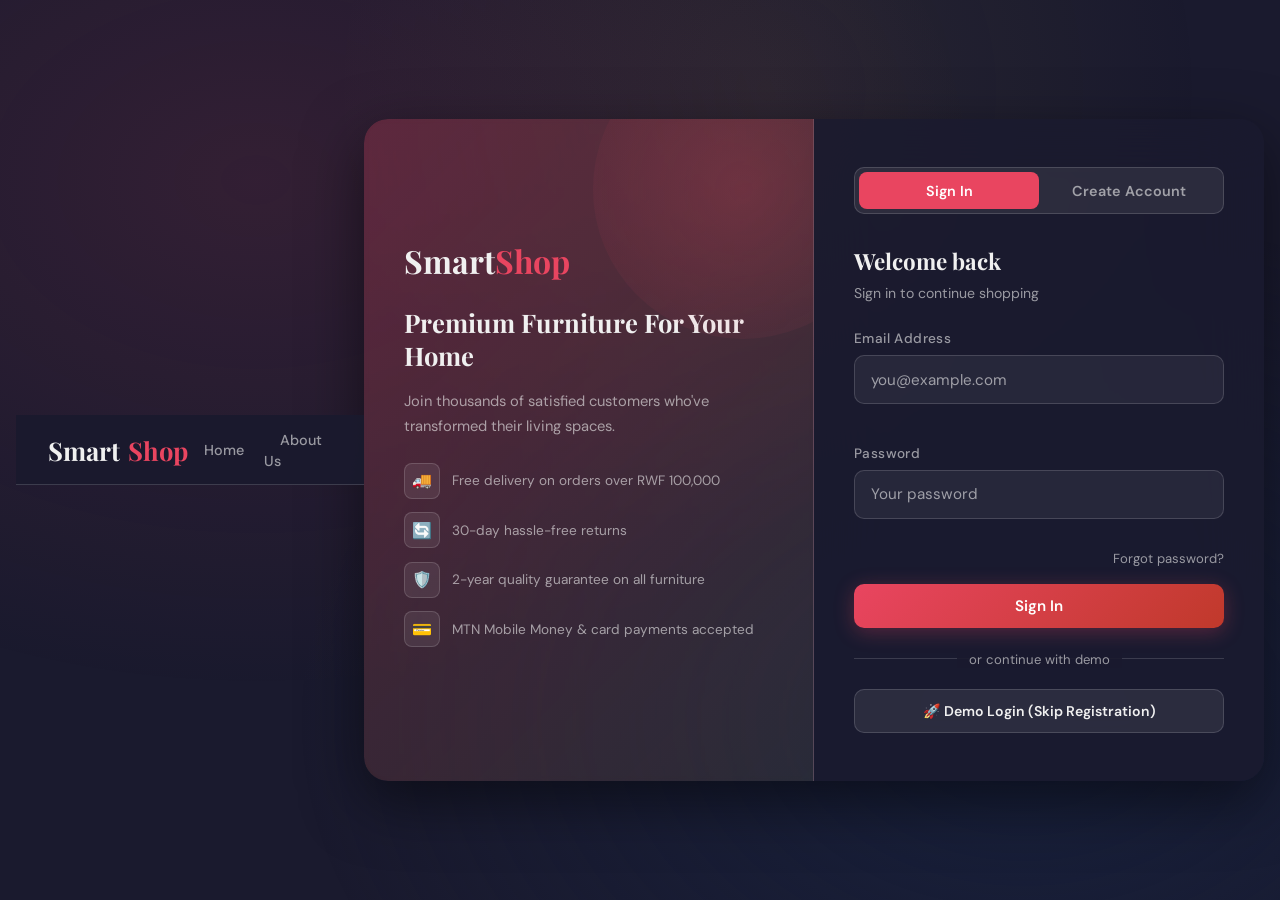
==== CAT/about.html @ 3d4156ac "Add files via upload" ====
<!DOCTYPE html>
<html lang="en">
<head>
  <meta charset="UTF-8">
  <meta name="viewport" content="width=device-width, initial-scale=1.0">
  <title>SmartShop – About Us</title>
  <link rel="stylesheet" href="global.css">
  <style>
    .page-header {
      background: linear-gradient(135deg, rgba(233,69,96,0.15), rgba(26,26,46,0.9));
      border-bottom: 1px solid var(--glass-border);
      padding: 3rem 2rem;
      text-align: center;
    }

    .page-header h1 {
      font-family: 'Playfair Display', serif;
      font-size: 2.5rem;
      margin-bottom: 0.5rem;
    }

    .page-header p { color: var(--text-muted); font-size: 0.95rem; }

    .about-layout {
      max-width: 1200px;
      margin: 0 auto;
      padding: 3rem 2rem;
    }

    .about-hero {
      display: grid;
      grid-template-columns: 1fr 1fr;
      gap: 3rem;
      margin-bottom: 4rem;
      align-items: center;
    }

    .about-hero-text h2 {
      font-family: 'Playfair Display', serif;
      font-size: 2rem;
      margin-bottom: 1.5rem;
      color: var(--accent);
    }

    .about-hero-text p {
      color: var(--text-muted);
      line-height: 1.8;
      margin-bottom: 1.5rem;
      font-size: 1rem;
    }

    .about-hero-img {
      background: var(--glass);
      border: 1px solid var(--glass-border);
      border-radius: var(--radius);
      padding: 2rem;
      text-align: center;
      color: var(--text-muted);
      font-size: 4rem;
      height: 300px;
      display: flex;
      align-items: center;
      justify-content: center;
      backdrop-filter: blur(20px);
    }

    .values-section {
      margin: 4rem 0;
      padding: 2rem;
      background: rgba(233,69,96,0.08);
      border: 1px solid var(--glass-border);
      border-radius: var(--radius);
    }

    .values-section h2 {
      font-family: 'Playfair Display', serif;
      font-size: 2rem;
      margin-bottom: 2rem;
      text-align: center;
    }

    .values-grid {
      display: grid;
      grid-template-columns: repeat(3, 1fr);
      gap: 2rem;
    }

    .value-card {
      background: var(--glass);
      border: 1px solid var(--glass-border);
      border-radius: var(--radius);
      padding: 2rem;
      text-align: center;
      backdrop-filter: blur(20px);
      transition: var(--transition);
    }

    .value-card:hover {
      background: rgba(233,69,96,0.1);
      border-color: var(--accent);
      transform: translateY(-4px);
    }

    .value-icon {
      font-size: 3rem;
      margin-bottom: 1rem;
    }

    .value-card h3 {
      font-size: 1.3rem;
      margin-bottom: 0.75rem;
      color: var(--accent);
    }

    .value-card p {
      color: var(--text-muted);
      line-height: 1.6;
      font-size: 0.95rem;
    }

    .stats-section {
      display: grid;
      grid-template-columns: repeat(4, 1fr);
      gap: 2rem;
      margin: 4rem 0;
    }

    .stat-box {
      background: var(--glass);
      border: 1px solid var(--glass-border);
      border-radius: var(--radius);
      padding: 2rem;
      text-align: center;
      backdrop-filter: blur(20px);
    }

    .stat-number {
      font-family: 'Playfair Display', serif;
      font-size: 2.5rem;
      font-weight: 700;
      color: var(--accent);
      margin-bottom: 0.5rem;
    }

    .stat-label {
      color: var(--text-muted);
      font-size: 0.95rem;
    }

    .mission-section {
      background: linear-gradient(135deg, rgba(201,168,76,0.1), transparent);
      border: 1px solid var(--glass-border);
      border-radius: var(--radius);
      padding: 3rem;
      margin: 4rem 0;
      text-align: center;
    }

    .mission-section h2 {
      font-family: 'Playfair Display', serif;
      font-size: 2rem;
      margin-bottom: 1.5rem;
      color: var(--gold);
    }

    .mission-section p {
      color: var(--text-muted);
      line-height: 1.8;
      font-size: 1.05rem;
      max-width: 800px;
      margin: 0 auto;
    }

    .team-section {
      margin: 4rem 0;
    }

    .team-section h2 {
      font-family: 'Playfair Display', serif;
      font-size: 2rem;
      margin-bottom: 2rem;
      text-align: center;
    }

    .team-grid {
      display: grid;
      grid-template-columns: repeat(3, 1fr);
      gap: 2rem;
    }

    .team-member {
      background: var(--glass);
      border: 1px solid var(--glass-border);
      border-radius: var(--radius);
      padding: 2rem;
      text-align: center;
      backdrop-filter: blur(20px);
    }

    .member-avatar {
      width: 120px;
      height: 120px;
      border-radius: 50%;
      background: linear-gradient(135deg, var(--accent), var(--gold));
      margin: 0 auto 1rem;
      display: flex;
      align-items: center;
      justify-content: center;
      font-size: 3rem;
    }

    .team-member h3 {
      font-size: 1.2rem;
      margin-bottom: 0.25rem;
    }

    .team-member .role {
      color: var(--accent);
      font-size: 0.9rem;
      margin-bottom: 1rem;
    }

    .team-member p {
      color: var(--text-muted);
      line-height: 1.6;
      font-size: 0.9rem;
    }

    .features-section {
      display: grid;
      grid-template-columns: repeat(2, 1fr);
      gap: 2rem;
      margin: 4rem 0;
    }

    .feature-item {
      display: flex;
      gap: 1.5rem;
      padding: 1.5rem;
      background: var(--glass);
      border: 1px solid var(--glass-border);
      border-radius: var(--radius);
      backdrop-filter: blur(20px);
    }

    .feature-icon {
      font-size: 2.5rem;
      min-width: 60px;
      text-align: center;
    }

    .feature-text h3 {
      font-size: 1.1rem;
      margin-bottom: 0.5rem;
    }

    .feature-text p {
      color: var(--text-muted);
      font-size: 0.95rem;
      line-height: 1.6;
    }

    .cta-section {
      background: linear-gradient(135deg, rgba(233,69,96,0.15), rgba(201,168,76,0.08));
      border: 1px solid var(--glass-border);
      border-radius: var(--radius);
      padding: 3rem;
      text-align: center;
      margin: 4rem 0;
    }

    .cta-section h2 {
      font-family: 'Playfair Display', serif;
      font-size: 2rem;
      margin-bottom: 1rem;
    }

    .cta-section p {
      color: var(--text-muted);
      margin-bottom: 2rem;
      font-size: 1rem;
    }

    .btn {
      display: inline-block;
      padding: 0.75rem 2rem;
      border-radius: 30px;
      font-weight: 600;
      text-decoration: none;
      cursor: pointer;
      border: none;
      transition: var(--transition);
      font-size: 0.95rem;
    }

    .btn-primary {
      background: var(--accent);
      color: white;
    }

    .btn-primary:hover {
      background: var(--gold);
      transform: translateY(-2px);
      box-shadow: 0 8px 20px rgba(233,69,96,0.3);
    }

    @media (max-width: 768px) {
      .about-hero { grid-template-columns: 1fr; }
      .values-grid { grid-template-columns: 1fr; }
      .stats-section { grid-template-columns: repeat(2, 1fr); }
      .team-grid { grid-template-columns: 1fr; }
      .features-section { grid-template-columns: 1fr; }
      .page-header h1 { font-size: 1.8rem; }
    }
  </style>
</head>
<body>

<!-- NAVBAR -->
<nav class="navbar">
  <a href="index.html" class="navbar-brand">Smart<span>Shop</span></a>
  <ul class="navbar-links">
    <li><a href="index.html">Home</a></li>
    <li><a href="about.html" class="active">About Us</a></li>
    <li><a href="products.html">Products</a></li>
    <li><a href="cart.html">Cart</a></li>
    <li><a href="checkout.html">Checkout</a></li>
  </ul>
  <div class="navbar-actions">
    <span id="userGreeting" style="color:var(--text-muted);font-size:0.85rem;"></span>
    <a href="cart.html" class="cart-btn">
      🛒 Cart <span class="cart-count"></span>
    </a>
    <button class="logout-btn">Logout</button>
    <button class="hamburger">☰</button>
  </div>
</nav>

<div class="page-wrapper">

  <!-- PAGE HEADER -->
  <div class="page-header">
    <h1>About SmartShop</h1>
    <p>Bringing Premium Furniture to Rwanda with Excellence and Innovation</p>
  </div>

  <!-- ABOUT SECTION -->
  <div class="about-layout">

    <!-- HERO SECTION -->
    <section class="about-hero">
      <div class="about-hero-text">
        <h2>Our Story</h2>
        <p>SmartShop was founded with a vision to revolutionize the furniture industry in Rwanda. We believe that every home deserves quality, style, and comfort without compromising on affordability.</p>
        <p>Since our inception in 2020, we've been committed to curating the finest collection of premium furniture that combines modern design with traditional Rwandan craftsmanship. Our mission is to make luxury furniture accessible to everyone.</p>
        <p>Today, SmartShop stands as Rwanda's trusted destination for high-quality furniture, serving thousands of satisfied customers across the country.</p>
      </div>
      <div class="about-hero-img">🏠</div>
    </section>

    <!-- MISSION SECTION -->
    <section class="mission-section">
      <h2>Our Mission</h2>
      <p>To provide exceptional furniture solutions that enhance the quality of life for Rwandan families by delivering premium products, outstanding customer service, and innovative design at fair prices.</p>
    </section>

    <!-- STATS SECTION -->
    <section class="stats-section">
      <div class="stat-box">
        <div class="stat-number">5,000+</div>
        <div class="stat-label">Happy Customers</div>
      </div>
      <div class="stat-box">
        <div class="stat-number">500+</div>
        <div class="stat-label">Furniture Collections</div>
      </div>
      <div class="stat-box">
        <div class="stat-number">50+</div>
        <div class="stat-label">Delivery Locations</div>
      </div>
      <div class="stat-box">
        <div class="stat-number">4.8/5</div>
        <div class="stat-label">Customer Rating</div>
      </div>
    </section>

    <!-- VALUES SECTION -->
    <section class="values-section">
      <h2>Our Values</h2>
      <div class="values-grid">
        <div class="value-card">
          <div class="value-icon">✨</div>
          <h3>Quality First</h3>
          <p>We never compromise on quality. Every piece is carefully inspected to ensure it meets our high standards and lasts for years.</p>
        </div>
        <div class="value-card">
          <div class="value-icon">🤝</div>
          <h3>Customer Focus</h3>
          <p>Your satisfaction is our priority. We provide responsive support and hassle-free returns to ensure you're completely happy with your purchase.</p>
        </div>
        <div class="value-card">
          <div class="value-icon">🌱</div>
          <h3>Sustainability</h3>
          <p>We're committed to environmentally responsible practices, sourcing materials ethically and minimizing our ecological footprint.</p>
        </div>
      </div>
    </section>

    <!-- FEATURES SECTION -->
    <section class="features-section">
      <div class="feature-item">
        <div class="feature-icon">🚚</div>
        <div class="feature-text">
          <h3>Fast & Reliable Delivery</h3>
          <p>We deliver to over 50 locations across Rwanda with fast, trackable shipping and professional installation services.</p>
        </div>
      </div>
      <div class="feature-item">
        <div class="feature-icon">💳</div>
        <div class="feature-text">
          <h3>Flexible Payment Options</h3>
          <p>Choose from multiple payment methods including credit cards, mobile money, and installment plans for your convenience.</p>
        </div>
      </div>
      <div class="feature-item">
        <div class="feature-icon">🔄</div>
        <div class="feature-text">
          <h3>Easy Returns & Exchanges</h3>
          <p>Not satisfied? We offer 30-day returns and exchanges on most items, no questions asked policy.</p>
        </div>
      </div>
      <div class="feature-item">
        <div class="feature-icon">🎨</div>
        <div class="feature-text">
          <h3>Design Consultation</h3>
          <p>Our interior design experts are available for free consultations to help you find the perfect furniture for your space.</p>
        </div>
      </div>
    </section>

    <!-- TEAM SECTION -->
    <section class="team-section">
      <h2>Meet Our Team</h2>
      <div class="team-grid">
        <div class="team-member">
          <div class="member-avatar">👨‍💼</div>
          <h3>Jean-Claude Nkusi</h3>
          <p class="role">Founder & CEO</p>
          <p>With over 15 years of retail experience, Jean-Claude founded SmartShop to transform Rwanda's furniture industry.</p>
        </div>
        <div class="team-member">
          <div class="member-avatar">👩‍💼</div>
          <h3>Marie Uwizera</h3>
          <p class="role">Head of Design</p>
          <p>Marie brings creative vision and sustainability expertise, ensuring every collection reflects modern trends.</p>
        </div>
        <div class="team-member">
          <div class="member-avatar">👨‍💻</div>
          <h3>Alain Mutabaruka</h3>
          <p class="role">Operations Manager</p>
          <p>Alain ensures seamless logistics and delivery, making sure every customer receives their furniture on time.</p>
        </div>
      </div>
    </section>

    <!-- CTA SECTION -->
    <section class="cta-section">
      <h2>Ready to Transform Your Space?</h2>
      <p>Explore our premium furniture collection and find the perfect pieces for your home today.</p>
      <a href="products.html" class="btn btn-primary">Shop Now</a>
    </section>

  </div>

</div>

<script src="auth.js"></script>
<script src="shop.js"></script>
<script>
  SmartAuth.requireAuth();
  initNavbar('about.html');
</script>

</body>
</html>
---- CAT/global.css ----
/* ===== SMARTSHOP GLOBAL DESIGN SYSTEM ===== */
@import url('https://fonts.googleapis.com/css2?family=Playfair+Display:wght@400;600;700&family=DM+Sans:wght@300;400;500;600&display=swap');

:root {
  --primary: #1a1a2e;
  --secondary: #16213e;
  --accent: #e94560;
  --accent2: #f5a623;
  --gold: #c9a84c;
  --glass: rgba(255,255,255,0.08);
  --glass-border: rgba(255,255,255,0.15);
  --glass-strong: rgba(255,255,255,0.14);
  --text: #f0f0f0;
  --text-muted: rgba(240,240,240,0.6);
  --success: #2ecc71;
  --danger: #e74c3c;
  --warning: #f39c12;
  --card-bg: rgba(255,255,255,0.07);
  --shadow: 0 8px 32px rgba(0,0,0,0.4);
  --shadow-lg: 0 20px 60px rgba(0,0,0,0.5);
  --radius: 16px;
  --radius-sm: 10px;
  --transition: all 0.3s cubic-bezier(0.4,0,0.2,1);
}

* { margin:0; padding:0; box-sizing:border-box; }

html { scroll-behavior: smooth; }

body {
  font-family: 'DM Sans', sans-serif;
  background: var(--primary);
  color: var(--text);
  min-height: 100vh;
  overflow-x: hidden;
}

/* Background mesh */
body::before {
  content: '';
  position: fixed;
  inset: 0;
  background:
    radial-gradient(ellipse at 20% 20%, rgba(233,69,96,0.12) 0%, transparent 50%),
    radial-gradient(ellipse at 80% 80%, rgba(22,33,62,0.8) 0%, transparent 50%),
    radial-gradient(ellipse at 60% 10%, rgba(201,168,76,0.08) 0%, transparent 40%);
  pointer-events: none;
  z-index: 0;
}

/* ===== GLASS CARDS ===== */
.glass {
  background: var(--glass);
  backdrop-filter: blur(20px);
  -webkit-backdrop-filter: blur(20px);
  border: 1px solid var(--glass-border);
  border-radius: var(--radius);
}

.glass-strong {
  background: var(--glass-strong);
  backdrop-filter: blur(30px);
  -webkit-backdrop-filter: blur(30px);
  border: 1px solid rgba(255,255,255,0.2);
  border-radius: var(--radius);
}

/* ===== NAVBAR ===== */
.navbar {
  position: fixed;
  top: 0; left: 0; right: 0;
  z-index: 1000;
  background: rgba(26,26,46,0.9);
  backdrop-filter: blur(20px);
  -webkit-backdrop-filter: blur(20px);
  border-bottom: 1px solid var(--glass-border);
  padding: 0 2rem;
  height: 70px;
  display: flex;
  align-items: center;
  justify-content: space-between;
}

.navbar-brand {
  font-family: 'Playfair Display', serif;
  font-size: 1.6rem;
  font-weight: 700;
  color: var(--text);
  text-decoration: none;
  display: flex;
  align-items: center;
  gap: 0.5rem;
}

.navbar-brand span { color: var(--accent); }

.navbar-links {
  display: flex;
  align-items: center;
  gap: 0.25rem;
  list-style: none;
}

.navbar-links a {
  color: var(--text-muted);
  text-decoration: none;
  padding: 0.5rem 1rem;
  border-radius: 8px;
  font-size: 0.9rem;
  font-weight: 500;
  transition: var(--transition);
}

.navbar-links a:hover,
.navbar-links a.active {
  color: var(--text);
  background: var(--glass);
}

.navbar-actions {
  display: flex;
  align-items: center;
  gap: 1rem;
}

.cart-btn {
  position: relative;
  background: var(--glass);
  border: 1px solid var(--glass-border);
  color: var(--text);
  padding: 0.5rem 1rem;
  border-radius: 8px;
  cursor: pointer;
  text-decoration: none;
  display: flex;
  align-items: center;
  gap: 0.5rem;
  font-size: 0.9rem;
  transition: var(--transition);
}

.cart-btn:hover { background: var(--glass-strong); }

.cart-count {
  position: absolute;
  top: -8px; right: -8px;
  background: var(--accent);
  color: white;
  font-size: 0.7rem;
  font-weight: 700;
  width: 20px; height: 20px;
  border-radius: 50%;
  display: flex;
  align-items: center;
  justify-content: center;
}

.logout-btn {
  background: transparent;
  border: 1px solid rgba(233,69,96,0.4);
  color: var(--accent);
  padding: 0.5rem 1rem;
  border-radius: 8px;
  cursor: pointer;
  font-size: 0.85rem;
  font-weight: 500;
  transition: var(--transition);
}

.logout-btn:hover {
  background: var(--accent);
  color: white;
}

.hamburger {
  display: none;
  background: none;
  border: none;
  color: var(--text);
  font-size: 1.5rem;
  cursor: pointer;
}

/* ===== BUTTONS ===== */
.btn {
  padding: 0.75rem 1.75rem;
  border-radius: 10px;
  border: none;
  cursor: pointer;
  font-family: 'DM Sans', sans-serif;
  font-weight: 600;
  font-size: 0.95rem;
  transition: var(--transition);
  text-decoration: none;
  display: inline-flex;
  align-items: center;
  justify-content: center;
  gap: 0.5rem;
  position: relative;
  overflow: hidden;
}

.btn-primary {
  background: linear-gradient(135deg, var(--accent), #c0392b);
  color: white;
  box-shadow: 0 4px 20px rgba(233,69,96,0.3);
}

.btn-primary:hover {
  transform: translateY(-2px);
  box-shadow: 0 8px 30px rgba(233,69,96,0.5);
}

.btn-secondary {
  background: var(--glass);
  border: 1px solid var(--glass-border);
  color: var(--text);
}

.btn-secondary:hover {
  background: var(--glass-strong);
  transform: translateY(-1px);
}

.btn-gold {
  background: linear-gradient(135deg, var(--gold), #a07830);
  color: white;
}

.btn-gold:hover {
  transform: translateY(-2px);
  box-shadow: 0 8px 30px rgba(201,168,76,0.4);
}

.btn-block { width: 100%; }

/* Loading state */
.btn.loading {
  pointer-events: none;
  opacity: 0.8;
}

.btn.loading::after {
  content: '';
  position: absolute;
  width: 18px; height: 18px;
  border: 2px solid transparent;
  border-top-color: white;
  border-radius: 50%;
  animation: spin 0.8s linear infinite;
}

/* ===== FORM ELEMENTS ===== */
.form-group {
  margin-bottom: 1.25rem;
  position: relative;
}

.form-group label {
  display: block;
  margin-bottom: 0.5rem;
  font-size: 0.85rem;
  font-weight: 500;
  color: var(--text-muted);
  letter-spacing: 0.03em;
}

.form-control {
  width: 100%;
  padding: 0.85rem 1rem;
  background: rgba(255,255,255,0.06);
  border: 1px solid var(--glass-border);
  border-radius: 10px;
  color: var(--text);
  font-family: 'DM Sans', sans-serif;
  font-size: 0.95rem;
  transition: var(--transition);
  outline: none;
}

.form-control:focus {
  border-color: var(--accent);
  background: rgba(255,255,255,0.1);
  box-shadow: 0 0 0 3px rgba(233,69,96,0.15);
}

.form-control::placeholder { color: var(--text-muted); }

.form-control.is-valid {
  border-color: var(--success);
  box-shadow: 0 0 0 3px rgba(46,204,113,0.15);
}

.form-control.is-invalid {
  border-color: var(--danger);
  box-shadow: 0 0 0 3px rgba(231,76,60,0.15);
}

.field-msg {
  font-size: 0.78rem;
  margin-top: 0.4rem;
  min-height: 1.1em;
  transition: var(--transition);
}
.field-msg.valid { color: var(--success); }
.field-msg.invalid { color: var(--danger); }

/* Password strength */
.pwd-strength {
  margin-top: 0.5rem;
  display: flex;
  gap: 4px;
}

.pwd-bar {
  flex: 1;
  height: 3px;
  border-radius: 2px;
  background: rgba(255,255,255,0.1);
  transition: var(--transition);
}

.pwd-bar.weak { background: var(--danger); }
.pwd-bar.medium { background: var(--warning); }
.pwd-bar.strong { background: var(--success); }

/* ===== ALERTS ===== */
.alert {
  padding: 0.85rem 1rem;
  border-radius: 10px;
  margin-bottom: 1rem;
  font-size: 0.9rem;
  font-weight: 500;
  display: flex;
  align-items: center;
  gap: 0.5rem;
  animation: slideDown 0.3s ease;
}

.alert-danger {
  background: rgba(231,76,60,0.15);
  border: 1px solid rgba(231,76,60,0.3);
  color: #ff6b6b;
}

.alert-success {
  background: rgba(46,204,113,0.15);
  border: 1px solid rgba(46,204,113,0.3);
  color: #6bcf7f;
}

.alert-info {
  background: rgba(52,152,219,0.15);
  border: 1px solid rgba(52,152,219,0.3);
  color: #74b9ff;
}

/* ===== PAGE WRAPPER ===== */
.page-wrapper {
  min-height: 100vh;
  padding-top: 70px;
  position: relative;
  z-index: 1;
}

/* ===== HERO SECTION ===== */
.hero {
  min-height: calc(100vh - 70px);
  display: flex;
  align-items: center;
  padding: 4rem 2rem;
  position: relative;
}

.hero-bg {
  position: absolute;
  inset: 0;
  background: url('https://images.unsplash.com/photo-1555041469-a586c61ea9bc?w=1600') center/cover;
  opacity: 0.15;
}

/* ===== PRODUCT CARDS ===== */
.product-card {
  background: var(--card-bg);
  border: 1px solid var(--glass-border);
  border-radius: var(--radius);
  overflow: hidden;
  transition: var(--transition);
  position: relative;
  backdrop-filter: blur(10px);
}

.product-card:hover {
  transform: translateY(-6px);
  box-shadow: var(--shadow-lg);
  border-color: rgba(255,255,255,0.25);
}

.product-img {
  width: 100%;
  height: 220px;
  object-fit: cover;
  transition: transform 0.5s ease;
}

.product-card:hover .product-img { transform: scale(1.05); }

.product-badge {
  position: absolute;
  top: 12px; left: 12px;
  background: var(--accent);
  color: white;
  font-size: 0.72rem;
  font-weight: 700;
  padding: 3px 10px;
  border-radius: 20px;
  letter-spacing: 0.05em;
  text-transform: uppercase;
}

.product-body { padding: 1.25rem; }

.product-category {
  font-size: 0.72rem;
  font-weight: 600;
  color: var(--gold);
  text-transform: uppercase;
  letter-spacing: 0.1em;
  margin-bottom: 0.4rem;
}

.product-name {
  font-family: 'Playfair Display', serif;
  font-size: 1.05rem;
  font-weight: 600;
  margin-bottom: 0.5rem;
  line-height: 1.3;
}

.product-price {
  font-size: 1.15rem;
  font-weight: 700;
  color: var(--accent);
  margin-bottom: 0.25rem;
}

.product-old-price {
  font-size: 0.85rem;
  color: var(--text-muted);
  text-decoration: line-through;
  margin-left: 0.5rem;
}

.product-rating {
  color: var(--gold);
  font-size: 0.85rem;
  margin-bottom: 1rem;
}

.product-actions {
  display: flex;
  gap: 0.5rem;
}

.btn-cart {
  flex: 1;
  padding: 0.6rem;
  background: linear-gradient(135deg, var(--accent), #c0392b);
  color: white;
  border: none;
  border-radius: 8px;
  cursor: pointer;
  font-size: 0.85rem;
  font-weight: 600;
  transition: var(--transition);
}

.btn-cart:hover { opacity: 0.9; transform: translateY(-1px); }

.btn-wish {
  padding: 0.6rem 0.8rem;
  background: var(--glass);
  border: 1px solid var(--glass-border);
  color: var(--text);
  border-radius: 8px;
  cursor: pointer;
  transition: var(--transition);
}

.btn-wish:hover { color: var(--accent); border-color: var(--accent); }

/* ===== GRID LAYOUTS ===== */
.products-grid {
  display: grid;
  grid-template-columns: repeat(auto-fill, minmax(270px, 1fr));
  gap: 1.5rem;
}

/* ===== SECTION TITLES ===== */
.section-header {
  text-align: center;
  margin-bottom: 3rem;
}

.section-tag {
  display: inline-block;
  font-size: 0.78rem;
  font-weight: 700;
  text-transform: uppercase;
  letter-spacing: 0.2em;
  color: var(--accent);
  margin-bottom: 0.75rem;
}

.section-title {
  font-family: 'Playfair Display', serif;
  font-size: 2.2rem;
  font-weight: 700;
  margin-bottom: 1rem;
  line-height: 1.2;
}

.section-line {
  width: 60px;
  height: 3px;
  background: linear-gradient(90deg, var(--accent), transparent);
  margin: 0 auto;
  border-radius: 2px;
}

/* ===== CATEGORY CHIPS ===== */
.category-filter {
  display: flex;
  flex-wrap: wrap;
  gap: 0.75rem;
  margin-bottom: 2rem;
  justify-content: center;
}

.chip {
  padding: 0.5rem 1.25rem;
  background: var(--glass);
  border: 1px solid var(--glass-border);
  border-radius: 30px;
  color: var(--text-muted);
  cursor: pointer;
  font-size: 0.85rem;
  font-weight: 500;
  transition: var(--transition);
}

.chip:hover, .chip.active {
  background: var(--accent);
  border-color: var(--accent);
  color: white;
}

/* ===== TOAST NOTIFICATIONS ===== */
.toast-container {
  position: fixed;
  bottom: 2rem;
  right: 2rem;
  z-index: 9999;
  display: flex;
  flex-direction: column;
  gap: 0.75rem;
}

.toast {
  background: rgba(26,26,46,0.95);
  backdrop-filter: blur(20px);
  border: 1px solid var(--glass-border);
  border-radius: 12px;
  padding: 1rem 1.25rem;
  min-width: 280px;
  display: flex;
  align-items: center;
  gap: 0.75rem;
  animation: slideInRight 0.3s ease;
  box-shadow: var(--shadow);
}

.toast-icon { font-size: 1.2rem; }
.toast-msg { flex: 1; font-size: 0.9rem; font-weight: 500; }
.toast-close { cursor: pointer; color: var(--text-muted); font-size: 1.1rem; }
.toast.toast-success { border-color: rgba(46,204,113,0.4); }
.toast.toast-error { border-color: rgba(231,76,60,0.4); }
.toast.toast-info { border-color: rgba(52,152,219,0.4); }

/* ===== FOOTER ===== */
.footer {
  background: rgba(0,0,0,0.3);
  border-top: 1px solid var(--glass-border);
  padding: 3rem 2rem 1.5rem;
  margin-top: 4rem;
}

.footer-grid {
  display: grid;
  grid-template-columns: 2fr 1fr 1fr 1fr;
  gap: 2rem;
  max-width: 1200px;
  margin: 0 auto;
}

.footer-brand {
  font-family: 'Playfair Display', serif;
  font-size: 1.4rem;
  font-weight: 700;
  margin-bottom: 0.75rem;
}

.footer-brand span { color: var(--accent); }

.footer p { color: var(--text-muted); font-size: 0.88rem; line-height: 1.7; }

.footer h4 {
  font-size: 0.85rem;
  font-weight: 700;
  text-transform: uppercase;
  letter-spacing: 0.1em;
  color: var(--text-muted);
  margin-bottom: 1rem;
}

.footer ul { list-style: none; }
.footer ul li { margin-bottom: 0.5rem; }
.footer ul a { color: var(--text-muted); text-decoration: none; font-size: 0.88rem; transition: var(--transition); }
.footer ul a:hover { color: var(--text); }

.footer-bottom {
  text-align: center;
  color: var(--text-muted);
  font-size: 0.82rem;
  margin-top: 2rem;
  padding-top: 1.5rem;
  border-top: 1px solid var(--glass-border);
}

/* ===== LOADER OVERLAY ===== */
.loader-overlay {
  position: fixed;
  inset: 0;
  background: rgba(26,26,46,0.85);
  backdrop-filter: blur(10px);
  z-index: 9999;
  display: flex;
  flex-direction: column;
  align-items: center;
  justify-content: center;
  gap: 1.5rem;
}

.loader-spinner {
  width: 60px; height: 60px;
  border: 3px solid var(--glass-border);
  border-top-color: var(--accent);
  border-radius: 50%;
  animation: spin 0.8s linear infinite;
}

.loader-text {
  font-size: 1rem;
  color: var(--text-muted);
  animation: pulse 1.5s ease infinite;
}

/* ===== ANIMATIONS ===== */
@keyframes spin { to { transform: rotate(360deg); } }
@keyframes pulse { 0%,100% { opacity:0.5; } 50% { opacity:1; } }
@keyframes slideDown { from { opacity:0; transform:translateY(-10px); } to { opacity:1; transform:none; } }
@keyframes slideInRight { from { opacity:0; transform:translateX(20px); } to { opacity:1; transform:none; } }
@keyframes fadeIn { from { opacity:0; } to { opacity:1; } }
@keyframes slideUp { from { opacity:0; transform:translateY(20px); } to { opacity:1; transform:none; } }

.fade-in { animation: fadeIn 0.5s ease; }
.slide-up { animation: slideUp 0.5s ease; }

/* ===== MOBILE NAV ===== */
@media (max-width: 768px) {
  .hamburger { display: block; }

  .navbar-links {
    position: fixed;
    top: 70px; left: 0; right: 0;
    background: rgba(26,26,46,0.98);
    backdrop-filter: blur(20px);
    flex-direction: column;
    padding: 1.5rem;
    gap: 0.25rem;
    border-bottom: 1px solid var(--glass-border);
    transform: translateY(-100%);
    opacity: 0;
    transition: var(--transition);
    z-index: 999;
  }

  .navbar-links.open {
    transform: none;
    opacity: 1;
  }

  .navbar-links a { width: 100%; padding: 0.75rem 1rem; }

  .footer-grid { grid-template-columns: 1fr 1fr; }

  .section-title { font-size: 1.6rem; }

  .products-grid { grid-template-columns: repeat(auto-fill, minmax(220px, 1fr)); gap: 1rem; }
}

@media (max-width: 480px) {
  .footer-grid { grid-template-columns: 1fr; }
  .products-grid { grid-template-columns: 1fr 1fr; }
  .navbar { padding: 0 1rem; }
}
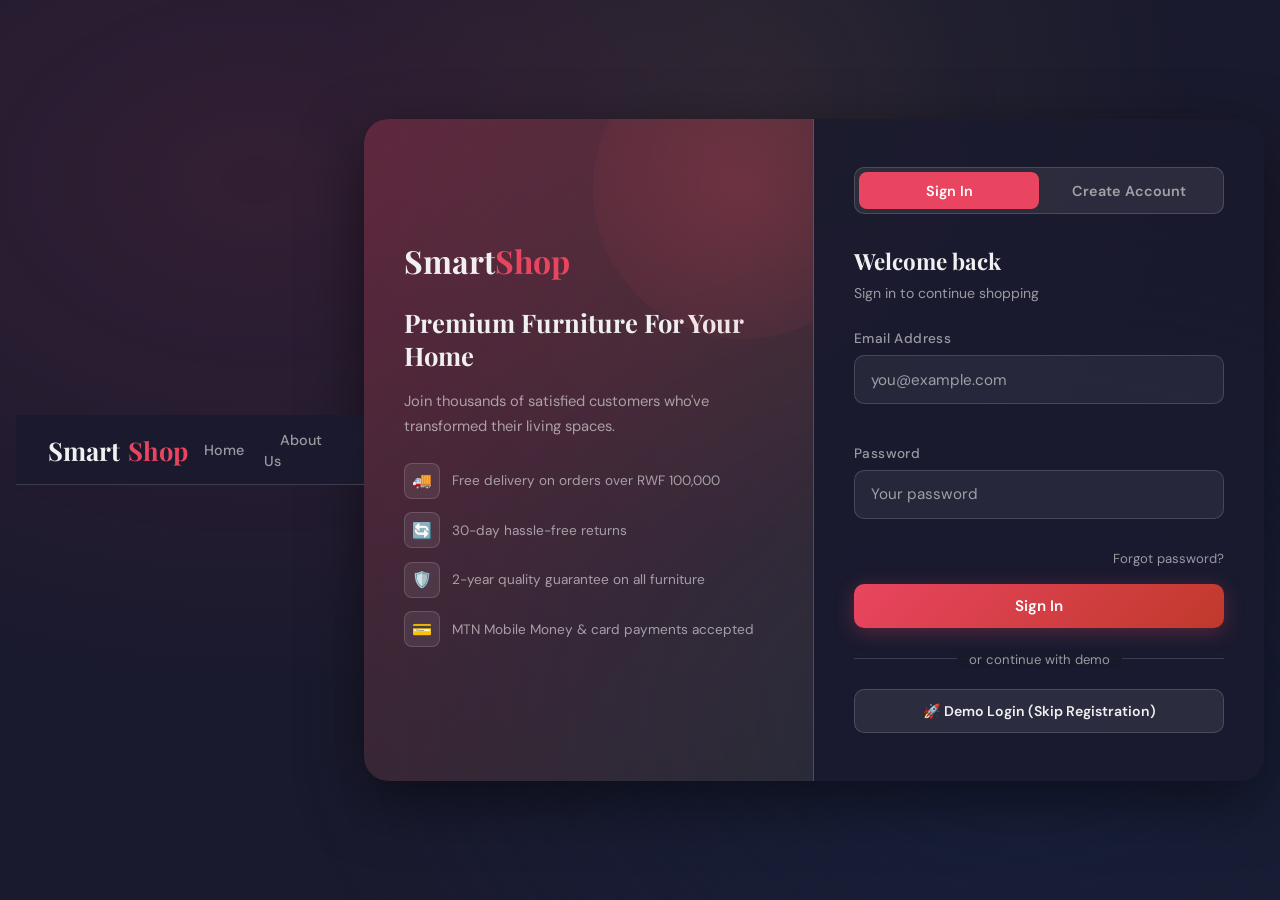
==== commit ed88fd11: "Add files via upload" ====
--- a/CAT/about.html
+++ b/CAT/about.html
@@ -317,13 +317,13 @@
 <body>
 
 <!-- NAVBAR -->
+<div id="fb-root"></div><script async defer crossorigin="anonymous" src="https://connect.facebook.net/en_US/sdk.js#xfbml=1&version=v20.0"></script>
 <nav class="navbar">
   <a href="index.html" class="navbar-brand">Smart<span>Shop</span></a>
   <ul class="navbar-links">
     <li><a href="index.html">Home</a></li>
     <li><a href="about.html" class="active">About Us</a></li>
     <li><a href="products.html">Products</a></li>
-    <li><a href="cart.html">Cart</a></li>
     <li><a href="checkout.html">Checkout</a></li>
   </ul>
   <div class="navbar-actions">
@@ -354,8 +354,13 @@
         <p>SmartShop was founded with a vision to revolutionize the furniture industry in Rwanda. We believe that every home deserves quality, style, and comfort without compromising on affordability.</p>
         <p>Since our inception in 2020, we've been committed to curating the finest collection of premium furniture that combines modern design with traditional Rwandan craftsmanship. Our mission is to make luxury furniture accessible to everyone.</p>
         <p>Today, SmartShop stands as Rwanda's trusted destination for high-quality furniture, serving thousands of satisfied customers across the country.</p>
+        <p>SmartShop is more than just a furniture store; it is a community-driven initiative dedicated to solving the high cost of quality home decor in the Kibungo Sector, Ngoma District. By bridging the gap between local craftsmanship and digital accessibility, we empower residents of Ngoma to furnish their homes with dignity and affordability. Our mission is to support the local economy while providing world-class service to our home community.</p>
       </div>
       <div class="about-hero-img">🏠</div>
+      <div style="margin-top:40px; border-top: 1px solid var(--glass-border); padding-top:20px;">
+<h3 style="color:var(--gold);">Our Local Craftsmanship</h3>
+<iframe width="100%" height="315" src="https://www.youtube.com/embed/cECLBzU-nwo" frameborder="0" allowfullscreen style="border-radius:12px; margin-bottom:20px;"></iframe>
+</div>
     </section>
 
     <!-- MISSION SECTION -->
@@ -470,7 +475,65 @@
       <a href="products.html" class="btn btn-primary">Shop Now</a>
     </section>
 
+    <div style="margin-top:40px; border-top: 1px solid var(--glass-border); padding-top:20px;">
+      <a class="twitter-timeline" data-height="400" data-theme="dark" href="https://twitter.com/X">SmartShop Updates</a>
+      <script async src="https://platform.twitter.com/widgets.js" charset="utf-8"></script>
+    </div>
+
   </div>
+
+  <!-- FOOTER -->
+  <footer class="footer">
+    <div class="footer-grid">
+      <div>
+        <div class="footer-brand">Smart<span>Shop</span></div>
+        <p>Rwanda's premier online furniture destination. Bringing quality and style to every home since 2020.</p>
+        <!-- Social Media Icons -->
+        <div style="margin-top:1rem;display:flex;gap:0.75rem;">
+          <a href="https://x.com/SmartShop" target="_blank" rel="noopener noreferrer" aria-label="X" style="color:inherit;text-decoration:none;display:inline-flex;">
+            <svg xmlns="http://www.w3.org/2000/svg" width="22" height="22" viewBox="0 0 24 24" fill="none" stroke="currentColor" stroke-width="2" stroke-linecap="round" stroke-linejoin="round"><line x1="18" y1="6" x2="6" y2="18"></line><line x1="6" y1="6" x2="18" y2="18"></line></svg>
+          </a>
+          <a href="https://facebook.com/SmartShop" target="_blank" rel="noopener noreferrer" aria-label="Facebook" style="color:inherit;text-decoration:none;display:inline-flex;">
+            <svg xmlns="http://www.w3.org/2000/svg" width="22" height="22" viewBox="0 0 24 24" fill="currentColor"><path d="M24 12.073c0-6.627-5.373-12-12-12s-12 5.373-12 12c0 5.99 4.388 10.954 10.125 11.854v-8.385H7.078v-3.47h3.047V9.43c0-3.007 1.792-4.669 4.533-4.669 1.312 0 2.686.235 2.686.235v2.953H15.83c-1.491 0-1.956.925-1.956 1.874v2.25h3.328l-.532 3.47h-2.796v8.385C19.612 23.027 24 18.062 24 12.073z"/></svg>
+          </a>
+          <a href="https://instagram.com/SmartShop" target="_blank" rel="noopener noreferrer" aria-label="Instagram" style="color:inherit;text-decoration:none;display:inline-flex;">
+            <svg xmlns="http://www.w3.org/2000/svg" width="22" height="22" viewBox="0 0 24 24" fill="currentColor"><path d="M12 2.163c3.204 0 3.584.012 4.85.07 3.252.148 4.771 1.691 4.919 4.919.058 1.265.069 1.645.069 4.849 0 3.205-.012 3.584-.069 4.849-.149 3.225-1.664 4.771-4.919 4.919-1.266.058-1.644.07-4.85.07-3.204 0-3.584-.012-4.849-.07-3.26-.149-4.771-1.699-4.919-4.92-.058-1.265-.07-1.644-.07-4.849 0-3.204.013-3.583.07-4.849.149-3.227 1.664-4.771 4.919-4.919 1.266-.057 1.645-.069 4.849-.069zm0-2.163c-3.259 0-3.667.014-4.947.072-4.358.2-6.78 2.618-6.98 6.98-.059 1.281-.073 1.689-.073 4.948 0 3.259.014 3.668.072 4.948.2 4.358 2.618 6.78 6.98 6.98 1.281.058 1.689.072 4.948.072 3.259 0 3.668-.014 4.948-.072 4.354-.2 6.782-2.618 6.979-6.98.059-1.28.073-1.689.073-4.948 0-3.259-.014-3.667-.072-4.947-.196-4.354-2.617-6.78-6.979-6.98-1.281-.059-1.69-.073-4.949-.073zm0 5.838c-3.403 0-6.162 2.759-6.162 6.162s2.759 6.163 6.162 6.163 6.162-2.759 6.162-6.163c0-3.403-2.759-6.162-6.162-6.162zm0 10.162c-2.209 0-4-1.79-4-4 0-2.209 1.791-4 4-4s4 1.791 4 4c0 2.21-1.791 4-4 4zm6.406-11.845c-.796 0-1.441.645-1.441 1.44s.645 1.44 1.441 1.44c.795 0 1.439-.645 1.439-1.44s-.644-1.44-1.439-1.44z"/></svg>
+          </a>
+        </div>
+      </div>
+      <div>
+        <h4>Quick Links</h4>
+        <ul>
+          <li><a href="index.html">Home</a></li>
+          <li><a href="products.html">Products</a></li>
+          <li><a href="cart.html">My Cart</a></li>
+          <li><a href="checkout.html">Checkout</a></li>
+        </ul>
+      </div>
+      <div>
+        <h4>Categories</h4>
+        <ul>
+          <li><a href="products.html?cat=SALON">Salon</a></li>
+          <li><a href="products.html?cat=BEDROOM">Bedroom</a></li>
+          <li><a href="products.html?cat=KITCHEN">Kitchen</a></li>
+          <li><a href="products.html?cat=OFFICE">Office</a></li>
+        </ul>
+      </div>
+      <div>
+        <h4>Contact</h4>
+        <ul>
+          <li><a href="#">📍 Kigali, Rwanda</a></li>
+          <li><a href="#">📞 +250 788 000 000</a></li>
+          <li><a href="#">✉️ hello@smartshop.rw</a></li>
+          <li><a href="#">💬 Live Chat</a></li>
+        </ul>
+      </div>
+    </div>
+    <div class="footer-bottom">
+      © 2026 SmartShop Rwanda. All rights reserved. | Powered by passion 🔥
+      <div class="fb-like" data-href="https://niyonshuti-tuyizere-eric-personal-p-eta.vercel.app/" data-layout="button_count" data-action="like" data-size="small" data-share="true" style="display:inline-block; margin-left:15px; vertical-align:middle;"></div>
+    </div>
+  </footer>
 
 </div>
 
@@ -482,4 +545,4 @@
 </script>
 
 </body>
-</html>
+</html>
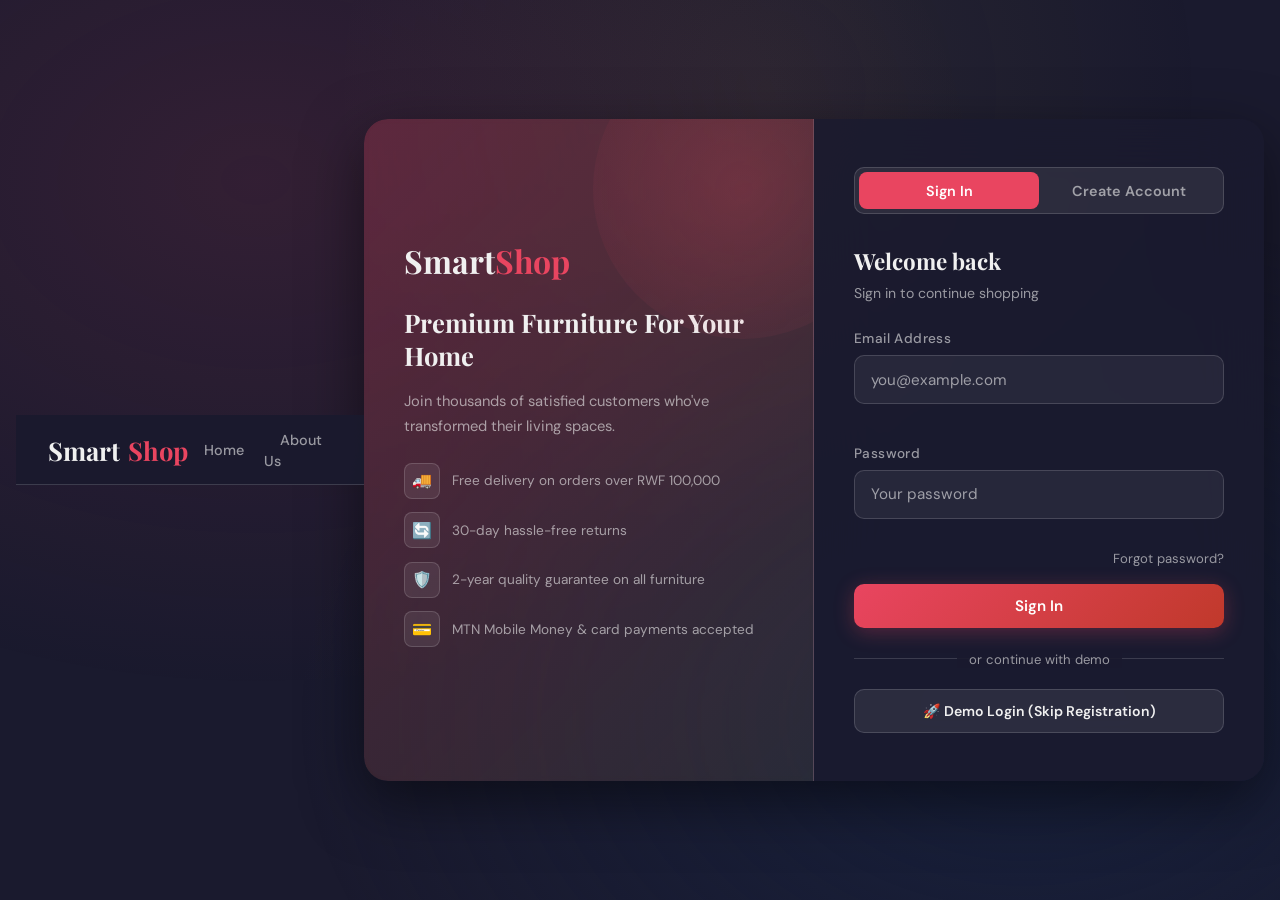
==== commit 0f688fd9: "Add files via upload" ====
--- a/CAT/about.html
+++ b/CAT/about.html
@@ -3,7 +3,19 @@
 <head>
   <meta charset="UTF-8">
   <meta name="viewport" content="width=device-width, initial-scale=1.0">
-  <title>SmartShop – About Us</title>
+  <title>SmartShop – Ngoma District Furniture Solution</title>
+  <meta name="description" content="Affordable premium furniture for the Kibungo community, Ngoma District.">
+
+  <meta property="og:type" content="website">
+  <meta property="og:url" content="https://niyonshuti-tuyizere-eric-personal-p-eta.vercel.app/">
+  <meta property="og:title" content="SmartShop – Ngoma District Furniture Solution">
+  <meta property="og:description" content="Bridging the gap in quality home decor for Kibungo Sector.">
+  <meta property="og:image" content="https://images.unsplash.com/photo-1555041469-a586c61ea9bc?w=1200">
+
+  <meta property="twitter:card" content="summary_large_image">
+  <meta property="twitter:url" content="https://niyonshuti-tuyizere-eric-personal-p-eta.vercel.app/">
+  <meta property="twitter:title" content="SmartShop – Ngoma District Furniture Solution">
+  <meta property="twitter:description" content="Affordable premium furniture for the Kibungo community, Ngoma District.">
   <link rel="stylesheet" href="global.css">
   <style>
     .page-header {
